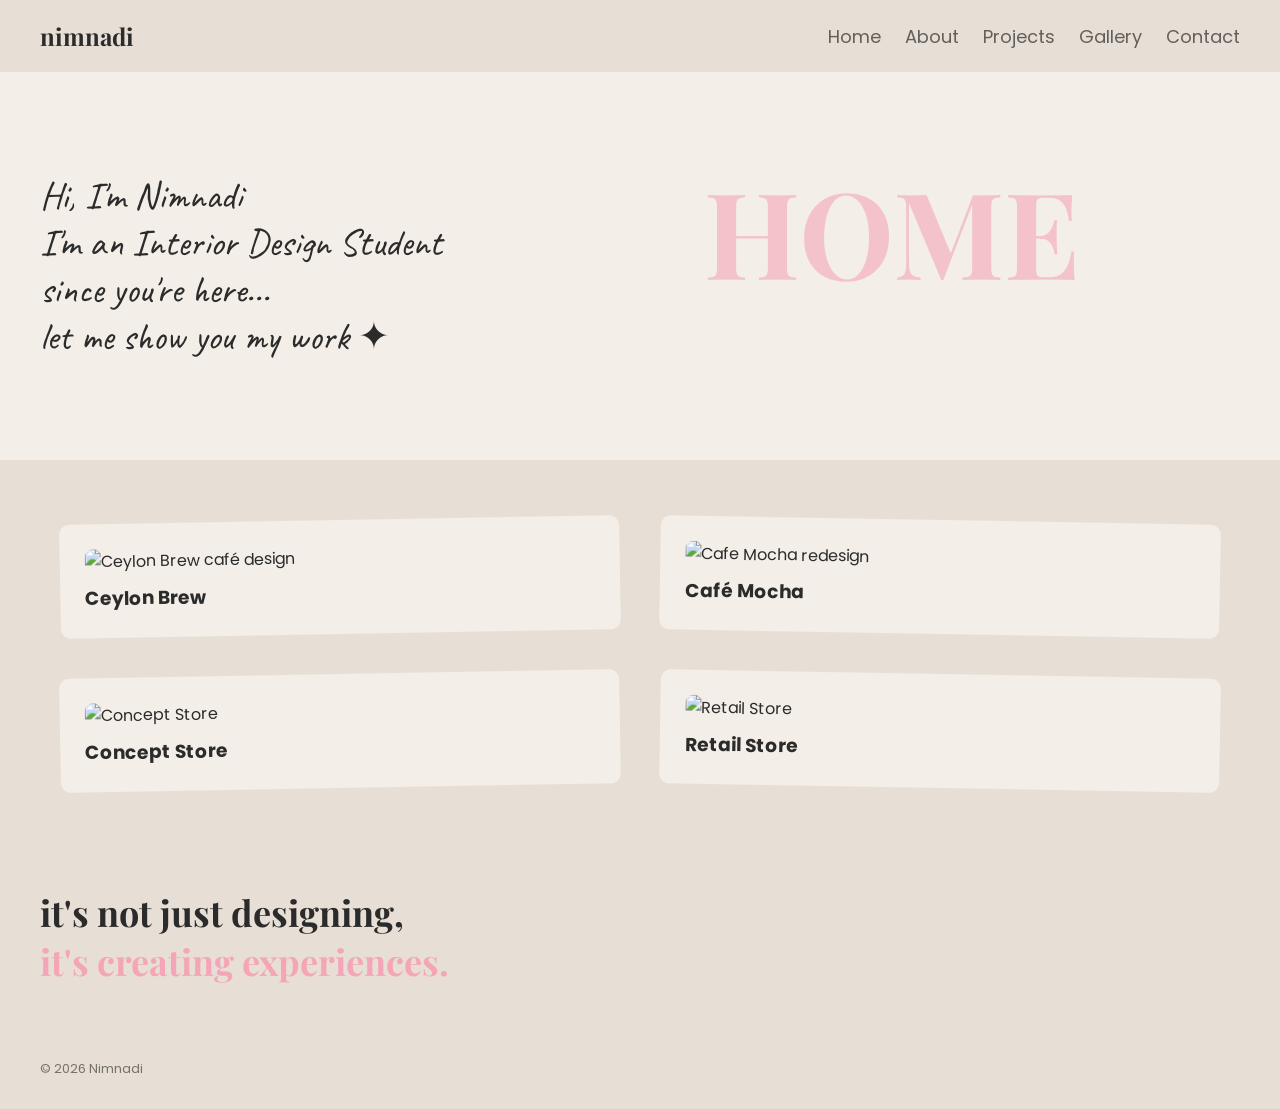
==== index.html @ 2d297c1a "Add files via upload" ====
<!DOCTYPE html>
<html lang="en">
<head>
  <meta charset="UTF-8">
  <meta name="viewport" content="width=device-width, initial-scale=1.0">
  <link href="https://fonts.googleapis.com/css2?family=Playfair+Display:wght@500;700&family=Poppins:wght@300;400&family=Caveat:wght@400;600&display=swap" rel="stylesheet">
  <title>Nimnadi | Portfolio</title>
  <link rel="stylesheet" href="style.css">
  <link rel="icon" type="image/png" href="images/89.1.png">
</head>

<body>

<!-- NAV -->
<header class="navbar">
  <h1 class="logo">nimnadi</h1>
  <button class="hamburger" aria-label="Toggle menu">
    <span></span>
    <span></span>
    <span></span>
  </button>
  <nav>
    <a href="index.html">Home</a>
    <a href="about.html">About</a>
    <a href="project.html">Projects</a>
    <a href="gallery.html">Gallery</a>
    <a href="contact.html">Contact</a>
  </nav>
</header>

<main>

<!-- HERO -->
<section class="hero">
  <h1>HOME</h1>
  <div class="hero-content">
    <p class="subtext">Hi, I'm Nimnadi </p>
    <p class="subtext">I'm an Interior Design Student  </p>
    <p class="handwritten">since you're here...</p>
    <p class="subtext">let me show you my work ✦</p>
  </div>
</section>

<!-- PROJECTS -->
<section class="projects">
  <div class="grid">
    <div class="card">
      <img src="images/79.jpg" alt="Ceylon Brew café design">
      <h3>Ceylon Brew</h3>
    </div>
    <div class="card">
      <img src="images/4.jpeg" alt="Cafe Mocha redesign">
      <h3>Café Mocha</h3>
    </div>
    <div class="card">
      <img src="images/80be70118747511.608fd9654f4a4.webp" alt="Concept Store">
      <h3>Concept Store</h3>
    </div>
    <div class="card">
      <img src="images/78.webp" alt="Retail Store">
      <h3>Retail Store</h3>
    </div>
  </div>
</section>

<!-- STATEMENT SECTION -->
<section class="statement">
  <div class="statement-inner">
    <h2>
      it's not just designing,<br>
      <span class="highlight">it's creating experiences.</span>
    </h2>
  </div>
</section>

</main>

<footer>
  <p>&copy; 2026 Nimnadi</p>
</footer>

<script>
  document.querySelector('.hamburger').addEventListener('click', function () {
    document.querySelector('.navbar nav').classList.toggle('open');
  });
</script>

</body>
</html>
---- style.css ----
/* IMPORT FONTS */
@import url('https://fonts.googleapis.com/css2?family=Playfair+Display:wght@500;700&family=Poppins:wght@300;400&family=Caveat:wght@400;600&display=swap');

/* RESET */
* {
  margin: 0;
  padding: 0;
  box-sizing: border-box;
}

/* BODY */
body {
  font-family: 'Poppins', sans-serif;
  background: #e7dfd5;
  color: #2b2b2b;
}

/* ===== NAVBAR ===== */
.navbar {
  display: flex;
  justify-content: space-between;
  align-items: center;
  padding: 20px 40px;
  font-size: 18px;
  position: relative;
  flex-wrap: wrap;
}

.logo {
  font-family: 'Playfair Display', serif;
  font-size: 24px;
  font-weight: 700;
}

.navbar nav {
  display: flex;
  gap: 24px;
  align-items: center;
}

.navbar a {
  text-decoration: none;
  color: #2b2b2b;
  opacity: 0.7;
  transition: opacity 0.2s;
}

.navbar a:hover {
  opacity: 1;
}

/* HAMBURGER BUTTON */
.hamburger {
  display: none;
  flex-direction: column;
  gap: 5px;
  cursor: pointer;
  background: none;
  border: none;
  padding: 6px;
}

.hamburger span {
  display: block;
  width: 26px;
  height: 2px;
  background: #2b2b2b;
  border-radius: 2px;
  transition: 0.3s;
}

/* ===== HERO ===== */
.hero {
  position: relative;
  padding: 100px 40px;
  background: #f3eee7;
  overflow: hidden;
  min-height: 280px;
}

/* Background giant text — shared between .hero h1 and .bg-text */
.hero h1,
.bg-text {
  font-family: 'Playfair Display', serif;
  font-size: 120px;
  color: #f4a6b8;
  opacity: 0.6;
  position: absolute;
  top: 20%;
  left: 55%;
  z-index: 0;
  white-space: nowrap;
  pointer-events: none;
}

.hero p {
  font-family: 'Caveat', cursive;
  font-size: 38px;
  position: relative;
  z-index: 2;
}

.hero-content {
  position: relative;
  z-index: 2;
}

.hero-content h2 {
  font-family: 'Playfair Display', serif;
  font-size: 28px;
  font-weight: 500;
  margin-top: 8px;
  line-height: 1.3;
}

.hero img {
  width: 300px;
  position: fixed;
  z-index: 2;
  filter: grayscale(100%);
}

/* ===== ABOUT SECTION ===== */
.about-section {
  background: #e7dfd5;
  padding: 60px 40px;
}

.about-inner {
  max-width: 1100px;
  margin: 0 auto;
}

.about-row {
  display: flex;
  align-items: center;
  gap: 60px;
}

.about-text {
  flex: 1 1 0;
  display: flex;
  flex-direction: column;
  gap: 16px;
  font-size: 18px;
  line-height: 1.75;
  text-align: left;
  padding: 10px;
  align-self: flex-start;
}

.about-image-wrap {
  flex: 0 0 420px;
  width: 420px;
}

.about-photo {
  width: 100%;
  height: 600px;
  object-fit: cover;
  border-radius: 4px;
  display: block;
  filter: sepia(10%) contrast(95%) brightness(102%);
}

.about-extra {
  background: #e7dfd5;
  padding: 60px 40px 80px;
}

.about-extra-inner {
  max-width: 1100px;
  margin: 0;
  padding-left: 5px;
}

/* ===== GRID ===== */
.grid {
  display: grid;
  grid-template-columns: repeat(2, 1fr);
  gap: 40px;
  padding: 60px;
}

/* ===== CARDS ===== */
.card {
  background: #f3eee7;
  padding: 25px;
  border-radius: 10px;
  position: relative;
  transition: 0.3s ease;
}

.card:nth-child(odd)  { transform: rotate(-1deg); }
.card:nth-child(even) { transform: rotate(1deg); }
.card:hover           { transform: scale(1.02) rotate(0deg); }

.card img {
  width: 100%;
  border-radius: 8px;
  margin-bottom: 10px;
  display: block;
}

.card .desc {
  font-size: 14px;
  opacity: 0.75;
  margin-top: 6px;
  line-height: 1.6;
}

/* ===== HANDWRITTEN ===== */
.handwritten {
  font-family: 'Caveat', cursive;
  font-size: 22px;
}

/* ===== BIG TEXT ===== */
.big-text {
  font-family: 'Playfair Display', serif;
  font-size: 36px;
  line-height: 1.2;
  text-align: left;
}

/* ===== PINK HIGHLIGHT ===== */
.highlight { color: #f4a6b8; }

/* ===== STATEMENT SECTION ===== */
.statement {
  padding: 40px 40px;
}

.statement-inner {
  max-width: 600px;
}

.statement h2 {
  font-family: 'Playfair Display', serif;
  font-size: 36px;
  line-height: 1.35;
}

/* ===== CONTACT SECTION ===== */
.contact-section {
  padding: 60px 40px;
  max-width: 700px;
}

.contact-form {
  display: flex;
  flex-direction: column;
  gap: 24px;
}

.form-group {
  display: flex;
  flex-direction: column;
  gap: 8px;
}

.form-group label {
  font-size: 13px;
  letter-spacing: 0.06em;
  text-transform: uppercase;
  opacity: 0.65;
}

/* ===== FORM INPUTS ===== */
input,
textarea {
  padding: 12px 18px;
  border: none;
  background: #fff;
  border-radius: 30px;
  font-family: 'Poppins', sans-serif;
  font-size: 15px;
  width: 100%;
  outline: none;
  transition: box-shadow 0.2s;
}

input:focus,
textarea:focus {
  box-shadow: 0 0 0 2px #f4a6b8;
}

textarea {
  border-radius: 16px;
  min-height: 140px;
  resize: vertical;
}

button[type="submit"] {
  background: #f4a6b8;
  color: #2b2b2b;
  border: none;
  padding: 14px 32px;
  border-radius: 30px;
  font-family: 'Caveat', cursive;
  font-size: 22px;
  cursor: pointer;
  align-self: flex-start;
  transition: background 0.3s, color 0.3s;
}

button[type="submit"]:hover {
  background: #e8809a;
  color: #fff;
}

/* ===== FOOTER ===== */
footer {
  text-align: left;
  padding: 30px 40px;
  font-family: 'Playfair Display', serif;
  font-size: 20px;
}

footer p {
  font-family: 'Poppins', sans-serif;
  font-size: 13px;
  opacity: 0.6;
  margin-top: 4px;
}

/* ===================== RESPONSIVE ===================== */

/* ---- TABLET (≤1024px) ---- */
@media (max-width: 1024px) {
  .hero h1,
  .bg-text {
    font-size: 88px;
    left: 48%;
  }

  .about-text {
    font-size: 17px;
  }

  .about-image-wrap {
    flex: 0 0 340px;
    width: 340px;
  }

  .about-photo {
    height: 480px;
  }

  .grid {
    padding: 40px;
    gap: 28px;
  }

  .big-text {
    font-size: 30px;
  }
}

/* ---- MOBILE (≤768px) ---- */
@media (max-width: 768px) {

  /* NAVBAR */
  .navbar {
    padding: 16px 24px;
    font-size: 16px;
  }

  .hamburger {
    display: flex;
  }

  .navbar nav {
    display: none;
    flex-direction: column;
    align-items: flex-start;
    width: 100%;
    padding: 16px 0 8px;
    gap: 14px;
    border-top: 1px solid rgba(43, 43, 43, 0.1);
    margin-top: 12px;
  }

  .navbar nav.open {
    display: flex;
  }

  .navbar a {
    font-size: 18px;
  }

  /* HERO */
  .hero {
    padding: 56px 24px;
    min-height: 200px;
  }

  .hero h1,
  .bg-text {
    font-size: 56px;
    top: 8%;
    left: 50%;
    transform: translateX(-50%);
  }

  .hero p {
    font-size: 28px;
  }

  .hero-content h2 {
    font-size: 22px;
  }

  /* GRID */
  .grid {
    grid-template-columns: 1fr;
    padding: 24px;
    gap: 20px;
  }

  /* CARDS — remove tilt on mobile so they don't clip */
  .card:nth-child(odd),
  .card:nth-child(even) {
    transform: rotate(0deg);
  }

  .card:hover {
    transform: scale(1.01);
  }

  /* ABOUT */
  .about-section {
    padding: 40px 24px;
  }

  .about-row {
    flex-direction: column;
    gap: 28px;
  }

  .about-text {
    font-size: 16px;
  }

  .about-image-wrap {
    flex: none;
    width: 100%;
  }

  .about-photo {
    height: 320px;
  }

  .about-extra {
    padding: 40px 24px 56px;
  }

  /* STATEMENT */
  .statement {
    padding: 32px 24px;
  }

  .statement-inner {
    max-width: 100%;
  }

  .statement h2 {
    font-size: 26px;
  }

  /* BIG TEXT */
  .big-text {
    font-size: 26px;
  }

  /* CONTACT */
  .contact-section {
    padding: 40px 24px;
    max-width: 100%;
  }

  button[type="submit"] {
    align-self: stretch;
    text-align: center;
  }

  /* FOOTER */
  footer {
    padding: 24px;
    font-size: 18px;
  }
}

/* ---- SMALL MOBILE (≤480px) ---- */
@media (max-width: 480px) {
  .navbar {
    padding: 14px 16px;
  }

  .logo {
    font-size: 20px;
  }

  .hero {
    padding: 44px 16px;
  }

  .hero h1,
  .bg-text {
    font-size: 38px;
  }

  .hero p {
    font-size: 22px;
  }

  .hero-content h2 {
    font-size: 18px;
  }

  .big-text {
    font-size: 22px;
  }

  .statement h2 {
    font-size: 22px;
  }

  .about-text {
    font-size: 15px;
  }

  .grid {
    padding: 16px;
    gap: 16px;
  }

  .handwritten {
    font-size: 19px;
  }

  footer {
    padding: 20px 16px;
    font-size: 16px;
  }
}
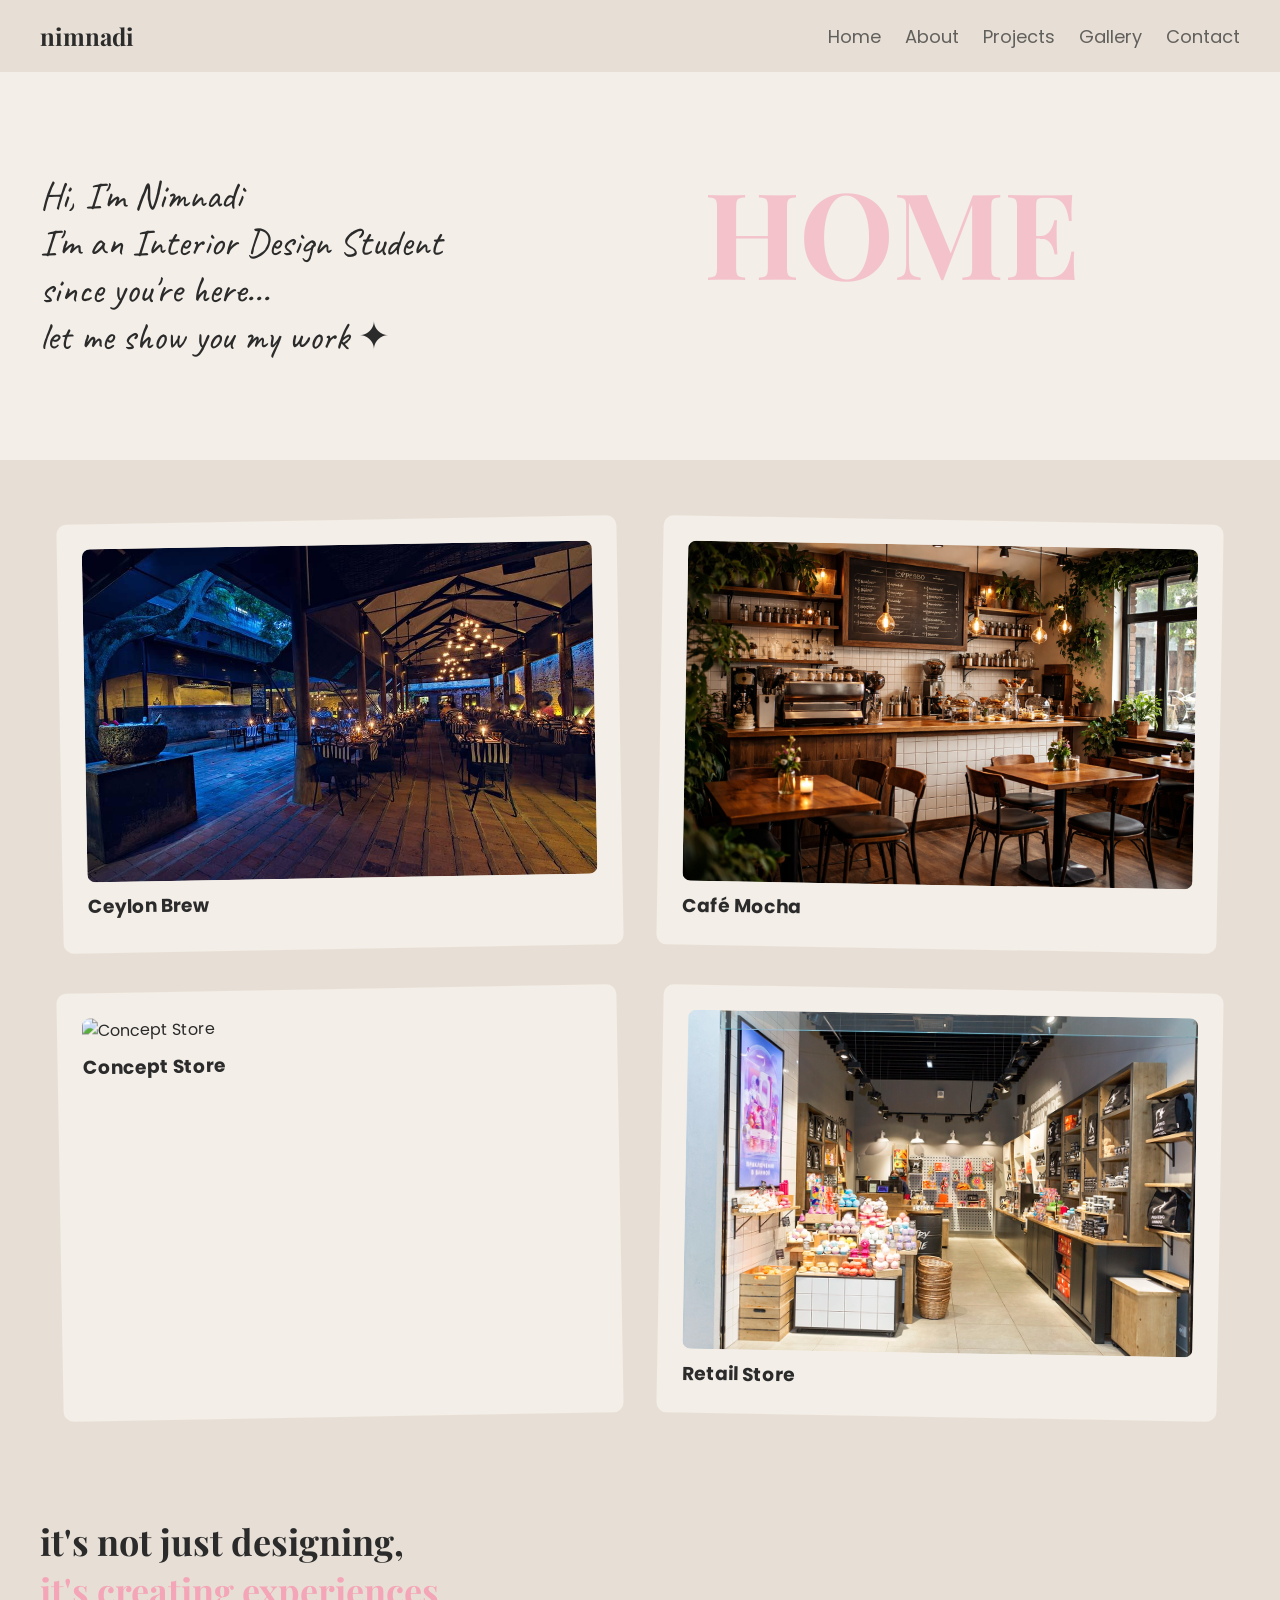
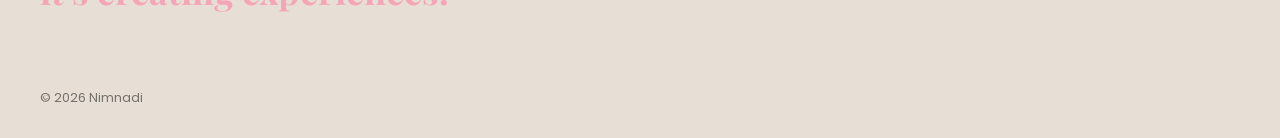
==== commit 17a6a8b4: "Image path fixed in homepage" ====
--- a/index.html
+++ b/index.html
@@ -45,11 +45,11 @@
 <section class="projects">
   <div class="grid">
     <div class="card">
-      <img src="images/79.jpg" alt="Ceylon Brew café design">
+      <img src="79.jpg" alt="Ceylon Brew café design">
       <h3>Ceylon Brew</h3>
     </div>
     <div class="card">
-      <img src="images/4.jpeg" alt="Cafe Mocha redesign">
+      <img src="4.jpeg" alt="Cafe Mocha redesign">
       <h3>Café Mocha</h3>
     </div>
     <div class="card">
@@ -57,7 +57,7 @@
       <h3>Concept Store</h3>
     </div>
     <div class="card">
-      <img src="images/78.webp" alt="Retail Store">
+      <img src="78.webp" alt="Retail Store">
       <h3>Retail Store</h3>
     </div>
   </div>
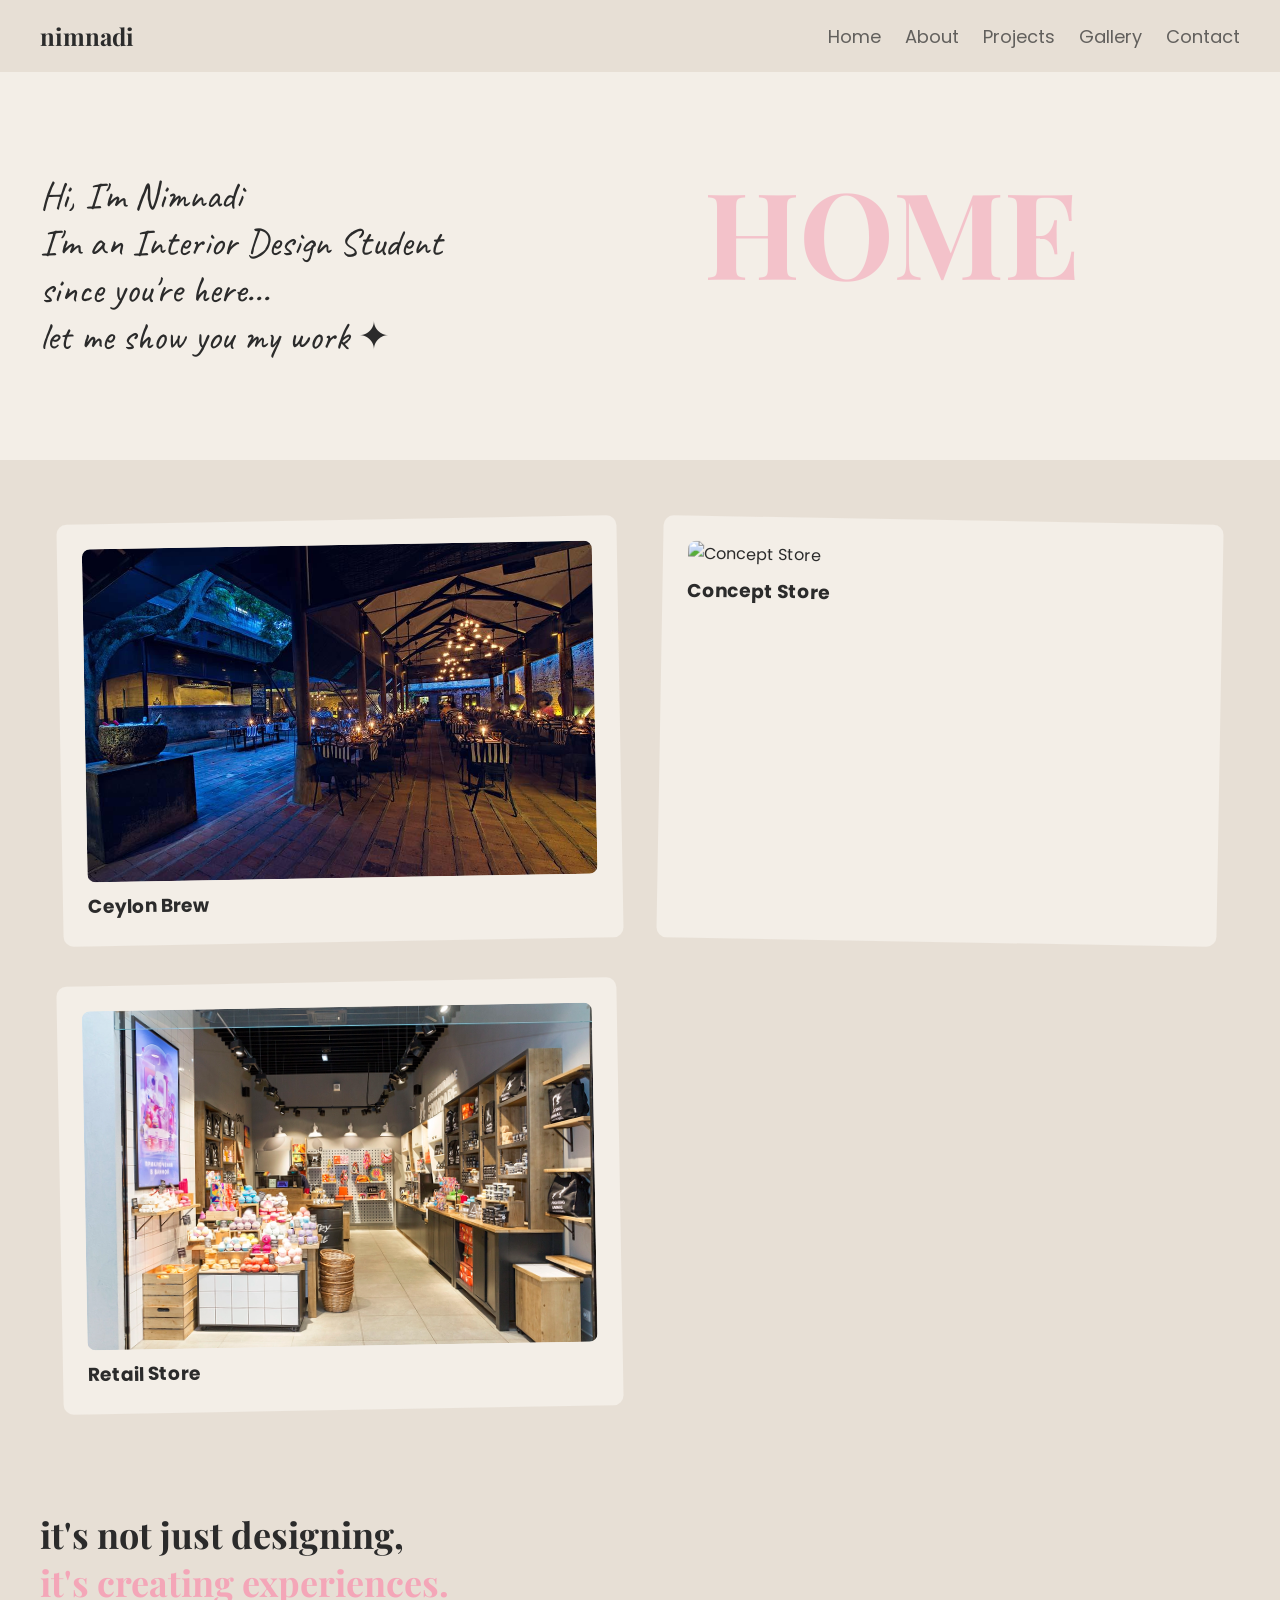
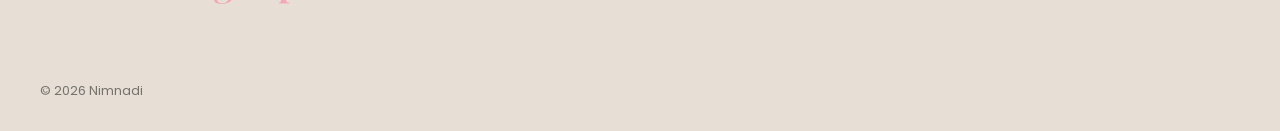
==== commit 1686f7f4: "cccc" ====
--- a/index.html
+++ b/index.html
@@ -48,10 +48,10 @@
       <img src="79.jpg" alt="Ceylon Brew café design">
       <h3>Ceylon Brew</h3>
     </div>
-    <div class="card">
+    <!-- <div class="card">
       <img src="4.jpeg" alt="Cafe Mocha redesign">
       <h3>Café Mocha</h3>
-    </div>
+    </div> -->
     <div class="card">
       <img src="images/80be70118747511.608fd9654f4a4.webp" alt="Concept Store">
       <h3>Concept Store</h3>
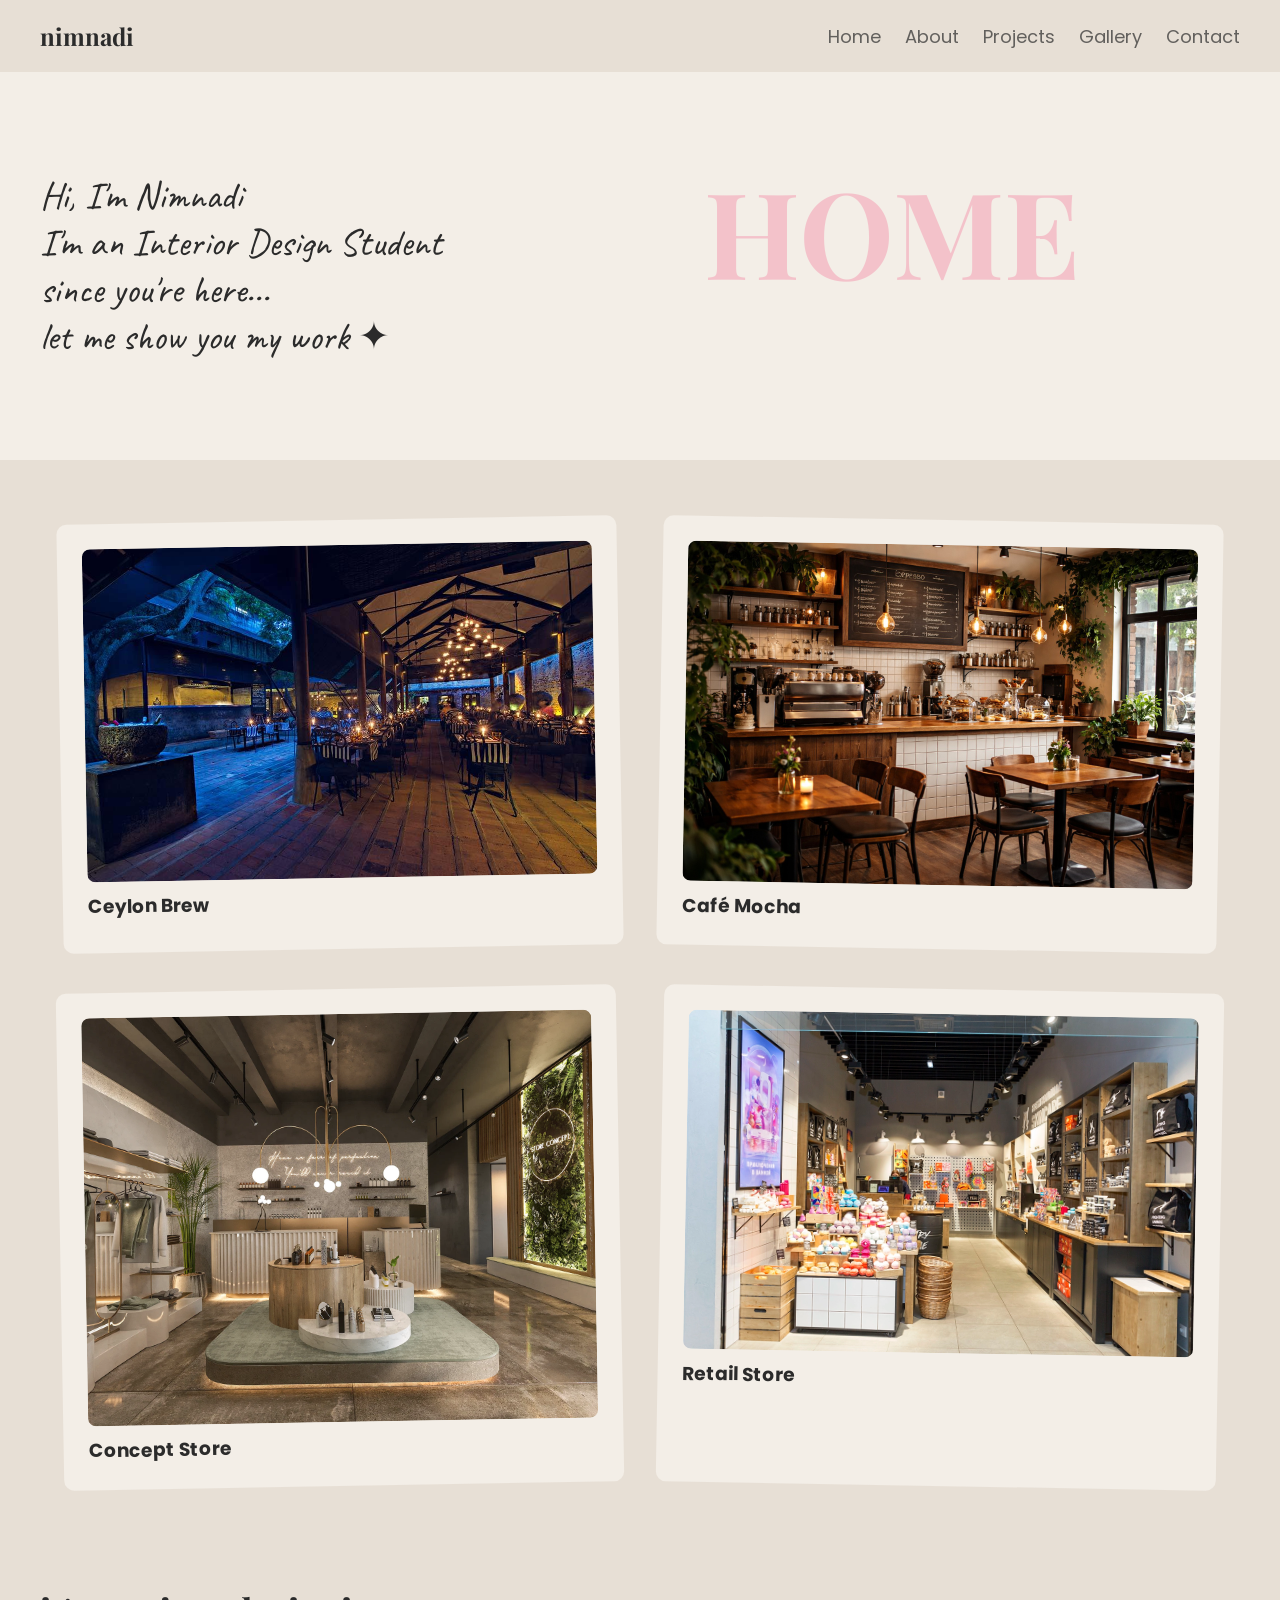
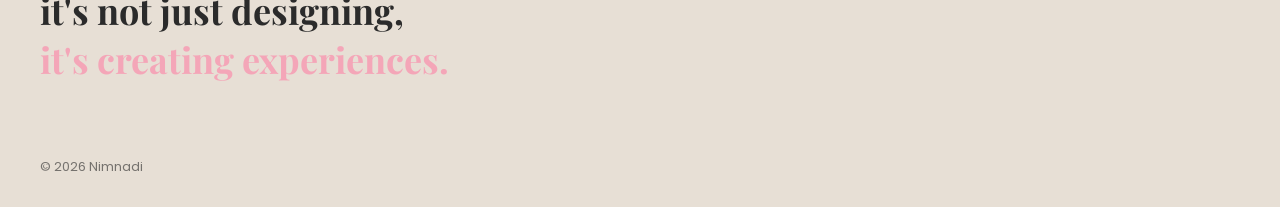
==== commit 45c417b1: "fix2homepage" ====
--- a/index.html
+++ b/index.html
@@ -48,12 +48,12 @@
       <img src="79.jpg" alt="Ceylon Brew café design">
       <h3>Ceylon Brew</h3>
     </div>
-    <!-- <div class="card">
+    <div class="card">
       <img src="4.jpeg" alt="Cafe Mocha redesign">
       <h3>Café Mocha</h3>
-    </div> -->
+    </div>
     <div class="card">
-      <img src="images/80be70118747511.608fd9654f4a4.webp" alt="Concept Store">
+      <img src="80be70118747511.608fd9654f4a4.webp" alt="Concept Store">
       <h3>Concept Store</h3>
     </div>
     <div class="card">
